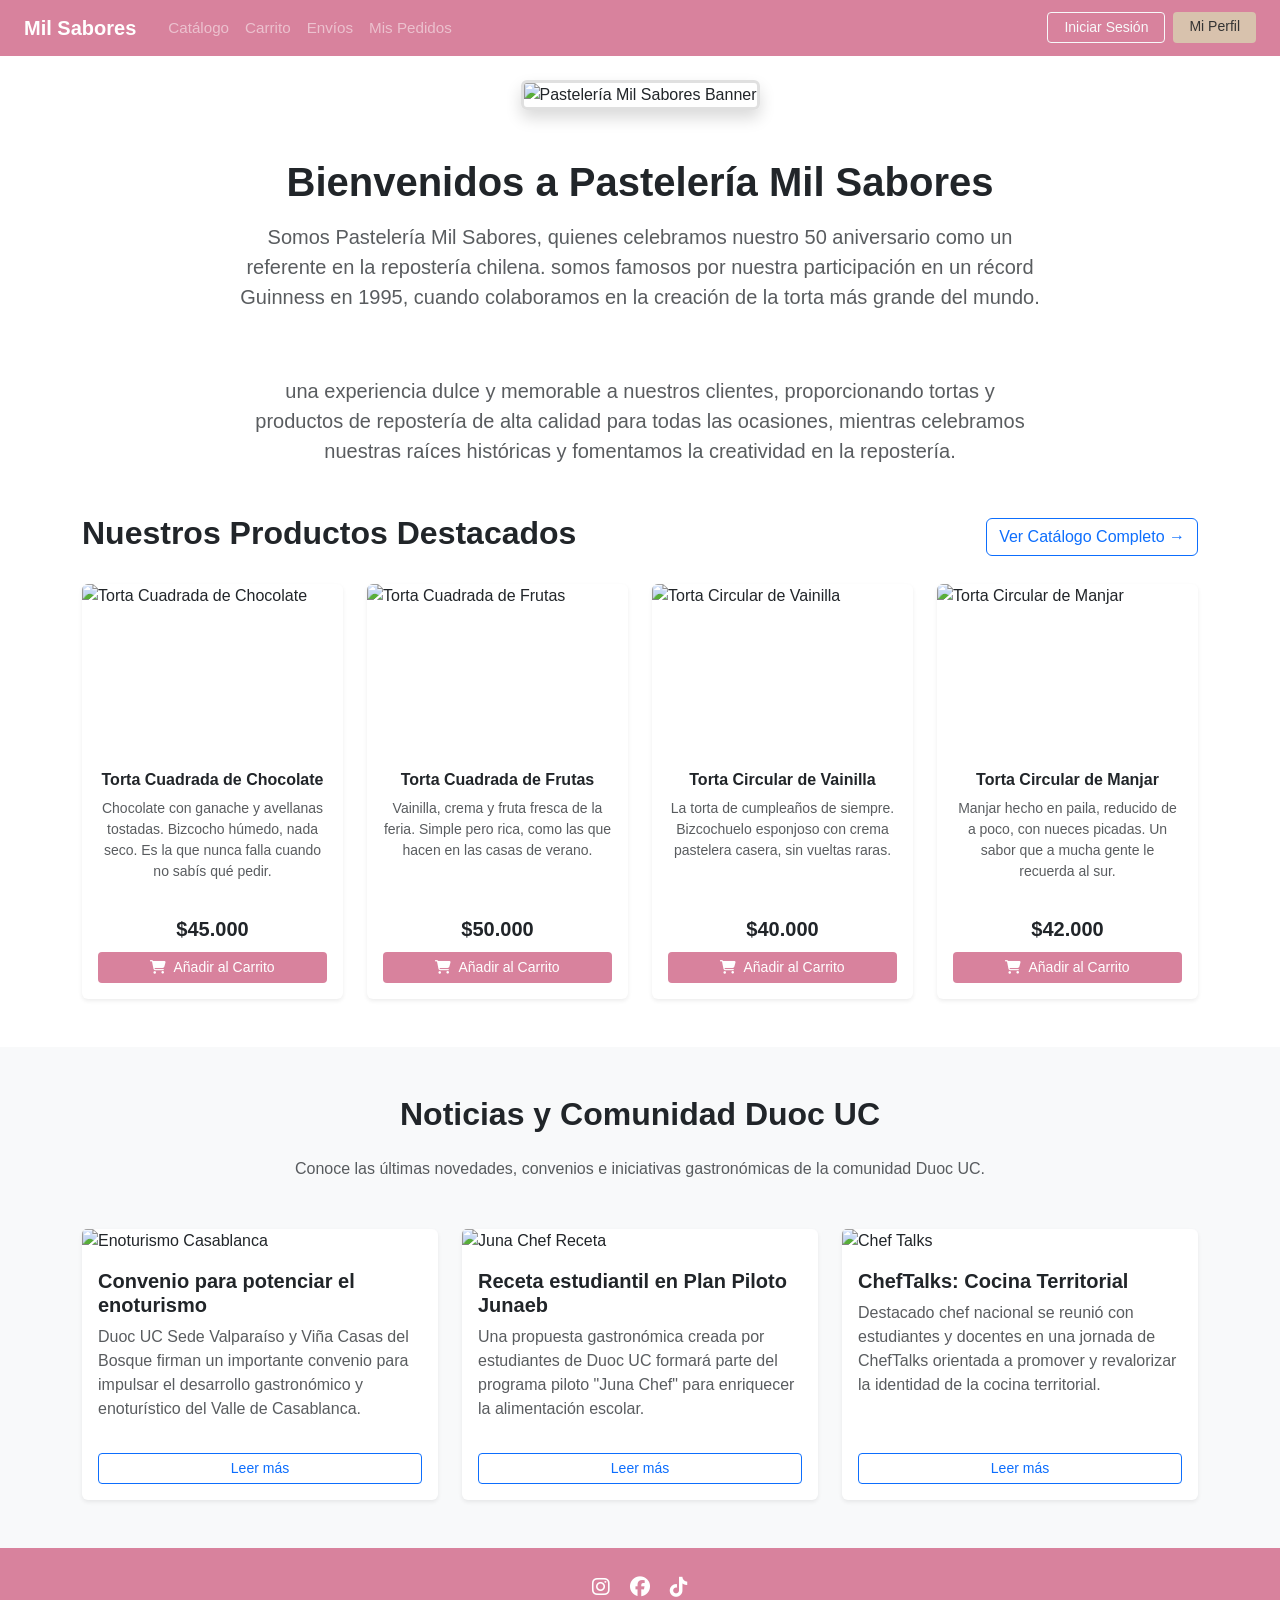
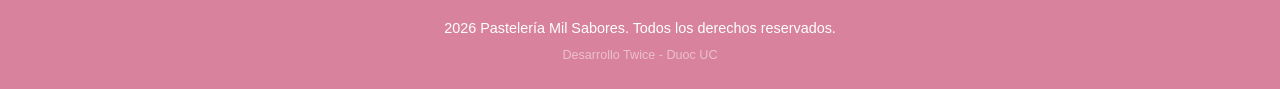
==== inicio/Index.html @ 08f88d2d "inicio principal más su vinculacion con los otros html" ====
<!DOCTYPE html>
<html lang="es">
<head>
    <meta charset="UTF-8">
    <meta name="viewport" content="width=device-width, initial-scale=1.0">
    <title>¡Pasteleria Mil Sabores!</title>
    <link href="https://cdn.jsdelivr.net/npm/bootstrap@5.3.8/dist/css/bootstrap.min.css" rel="stylesheet">
    <link rel="stylesheet" href="https://cdnjs.cloudflare.com/ajax/libs/font-awesome/6.5.1/css/all.min.css">
    <link rel="stylesheet" href="style.css">
</head>
<body>

    <header>
        <nav class="navbar navbar-expand-lg custom-navbar sticky-top">
            <div class="container-fluid px-4">
                <a class="navbar-brand text-white fw-bold me-4" href="index.html">Mil Sabores</a>
                <button class="navbar-toggler text-white border-white" type="button" data-bs-toggle="collapse" data-bs-target="#navbarNav">
                    <span class="navbar-toggler-icon"></span>
                </button>
                <div class="collapse navbar-collapse" id="navbarNav">
                    <ul class="navbar-nav me-auto mb-2 mb-lg-0">
                        <li class="nav-item">
                            <a class="nav-link text-white-50" href="producto.html">Catálogo</a>
                        </li>
                        <li class="nav-item">
                            <a class="nav-link text-white-50" href="carrito.html">Carrito</a>
                        </li>
                        <li class="nav-item">
                            <a class="nav-link text-white-50" href="gestion.html">Envíos</a>
                        </li>
                        <li class="nav-item">
                            <a class="nav-link text-white-50" href="procesamiento.html">Mis Pedidos</a>
                        </li>
                    </ul>
                    <div class="d-flex gap-2">
                        <a href="login.html" class="btn btn-outline-light btn-sm px-3">Iniciar Sesión</a>
                        <a href="perfil.html" class="btn btn-custom-profile btn-sm px-3">Mi Perfil</a>
                    </div>
                </div>
            </div>
        </nav>
    </header>

    <main>
        <section id="banner" class="container my-4">
            <div class="row">
                <div class="col-12">
                    <div class="banner-container text-center">
                        <img src="https://media.scoolinary.app/blog/images/2020/07/tipos-de-cremas-en-pasteler%C3%ADa.jpg" class="img-fluid rounded shadow" alt="Pastelería Mil Sabores Banner">
                    </div>
                </div>
            </div>
        </section>

        <section id="descripcion" class="container my-5 text-center">
            <h1 class="fw-bold mb-3">Bienvenidos a Pastelería Mil Sabores</h1>
            <p class="lead text-muted mx-auto" style="max-width: 800px;">
                Somos Pastelería Mil Sabores, quienes celebramos nuestro 50 aniversario como un referente en la repostería chilena.
                somos famosos por nuestra participación en un récord Guinness en 1995, cuando colaboramos en la creación de la
                torta más grande del mundo.
            </p>
            <br><br>
            <p class="lead text-muted mx-auto" style="max-width: 800px;">
                una experiencia dulce y memorable a nuestros clientes, proporcionando tortas y productos
                de repostería de alta calidad para todas las ocasiones, mientras celebramos nuestras raíces
                históricas y fomentamos la creatividad en la repostería.
            </p>
        </section>

        <section id="productos" class="container my-5">
            <div class="d-flex justify-content-between align-items-center mb-4">
                <h2 class="fw-bold">Nuestros Productos Destacados</h2>
                <a href="productos.html" class="btn btn-outline-primary">Ver Catálogo Completo &rarr;</a>
            </div>

            <div id="contenedorDestacados" class="row g-4"></div>
        </section>

        <section id="comunidad" class="bg-light py-5">
            <div class="container">
                <h2 class="fw-bold text-center mb-4">Noticias y Comunidad Duoc UC</h2>
                <p class="text-center text-muted mb-5">Conoce las últimas novedades, convenios e iniciativas gastronómicas de la comunidad Duoc UC.</p>
                
                <div class="row g-4">
                    <div class="col-md-4">
                        <div class="card h-100 border-0 shadow-sm d-flex flex-column">
                            <img src="https://www.duoc.cl/wp-content/uploads/2026/01/IMG_1657-1-450x250.jpg" class="card-img-top" alt="Enoturismo Casablanca">
                            <div class="card-body d-flex flex-column">
                                <h5 class="card-title fw-bold">Convenio para potenciar el enoturismo</h5>
                                <p class="card-text text-muted flex-grow-1">Duoc UC Sede Valparaíso y Viña Casas del Bosque firman un importante convenio para impulsar el desarrollo gastronómico y enoturístico del Valle de Casablanca.</p>
                                <a href="https://www.duoc.cl/?noticia_post_type=duoc-uc-sede-valparaiso-y-vina-casas-del-bosque-firman-convenio-para-potenciar-el-enoturismo-del-valle-de-casablanca" target="_blank" class="btn btn-sm btn-outline-primary mt-3">Leer más</a>
                            </div>
                        </div>
                    </div>

                    <div class="col-md-4">
                        <div class="card h-100 border-0 shadow-sm d-flex flex-column">
                            <img src="https://www.duoc.cl/wp-content/uploads/2025/12/100-450x250.jpg" class="card-img-top" alt="Juna Chef Receta">
                            <div class="card-body d-flex flex-column">
                                <h5 class="card-title fw-bold">Receta estudiantil en Plan Piloto Junaeb</h5>
                                <p class="card-text text-muted flex-grow-1">Una propuesta gastronómica creada por estudiantes de Duoc UC formará parte del programa piloto "Juna Chef" para enriquecer la alimentación escolar.</p>
                                <a href="https://www.duoc.cl/?noticia_post_type=juna-chef-receta-de-estudiantes-duoc-uc-sera-parte-del-plan-piloto-de-junaeb-para-alimentacion-escolar" target="_blank" class="btn btn-sm btn-outline-primary mt-3">Leer más</a>
                            </div>
                        </div>
                    </div>

                    <div class="col-md-4">
                        <div class="card h-100 border-0 shadow-sm d-flex flex-column">
                            <img src="https://www.duoc.cl/wp-content/uploads/2025/09/chef-talks-agosto-2025_-450x250.jpg" class="card-img-top" alt="Chef Talks">
                            <div class="card-body d-flex flex-column">
                                <h5 class="card-title fw-bold">ChefTalks: Cocina Territorial</h5>
                                <p class="card-text text-muted flex-grow-1">Destacado chef nacional se reunió con estudiantes y docentes en una jornada de ChefTalks orientada a promover y revalorizar la identidad de la cocina territorial.</p>
                                <a href="https://www.duoc.cl/?noticia_post_type=cheftalks-reunio-a-destacado-chef-nacional-con-estudiantes-y-docentes-para-promover-el-desarrollo-de-la-cocina-territorial" target="_blank" class="btn btn-sm btn-outline-primary mt-3">Leer más</a>
                            </div>
                        </div>
                    </div>
                </div>
            </div>
        </section>
    </main>

    <footer class="custom-footer text-white py-4 mt-auto">
        <div class="container text-center">
            <div class="mb-3">
                <a href="#" class="text-white me-3 fs-5"><i class="fab fa-instagram"></i></a>
                <a href="#" class="text-white me-3 fs-5"><i class="fab fa-facebook"></i></a>
                <a href="#" class="text-white fs-5"><i class="fab fa-tiktok"></i></a>
            </div>
            <p class="mb-1">2026 Pastelería Mil Sabores. Todos los derechos reservados.</p>
            <small class="text-white-50">Desarrollo Twice - Duoc UC</small>
        </div>
    </footer>

    <script src="https://cdn.jsdelivr.net/npm/bootstrap@5.3.8/dist/js/bootstrap.bundle.min.js"></script>
    <script src="function.js"></script>
</body>
</html>
---- inicio/style.css ----
:root {
    --purple-bg: #D8829D;
    --btn-profile-bg: #d8c2ad;
}

body {
    font-family: 'Segoe UI', Tahoma, Geneva, Verdana, sans-serif;
    display: flex;
    flex-direction: column;
    min-height: 100vh;
}

.contenedorbtn {
    display: flex;
    justify-content: flex-end;
}

.contenedorData {
    display: flex;
    flex-direction: row;
    justify-content: space-between;
    max-width: 200px;
}

.custom-navbar {
    background-color: var(--purple-bg);
}

.custom-navbar .nav-link {
    font-size: 0.95rem;
    transition: color 0.2s;
}

.custom-navbar .nav-link:hover {
    color: #ffffff !important;
}

.btn-custom-profile {
    background-color: var(--btn-profile-bg);
    color: #333;
    border: none;
    font-weight: 500;
}

.btn-custom-profile:hover {
    background-color: #c9b19b;
    color: #000;
}

.banner-container img {
    width: 100%;
    max-height: 380px;
    object-fit: cover;
    border: 3px solid #e0e0e0;
}

.contenedor-card {
    display: flex;
    flex-wrap: wrap;
    gap: 20px;
    justify-content: center;
}

.card-producto {
    border: 1px solid #e0e0e0;
    border-radius: 8px;
    padding: 15px;
    width: 250px;
    box-shadow: 0 4px 6px rgba(0,0,0,0.05);
    text-align: center;
    background-color: #fff;
}

.card-producto h1 {
    font-size: 1.25rem;
    margin-bottom: 10px;
    font-weight: bold;
}

.imagenn {
    width: 100%;
    height: 160px;
    object-fit: cover;
    border-radius: 6px;
    margin-bottom: 10px;
}

.contenedor-btn {
    margin-top: 10px;
}

.custom-footer {
    background-color: var(--purple-bg);
    font-size: 0.9rem;
}
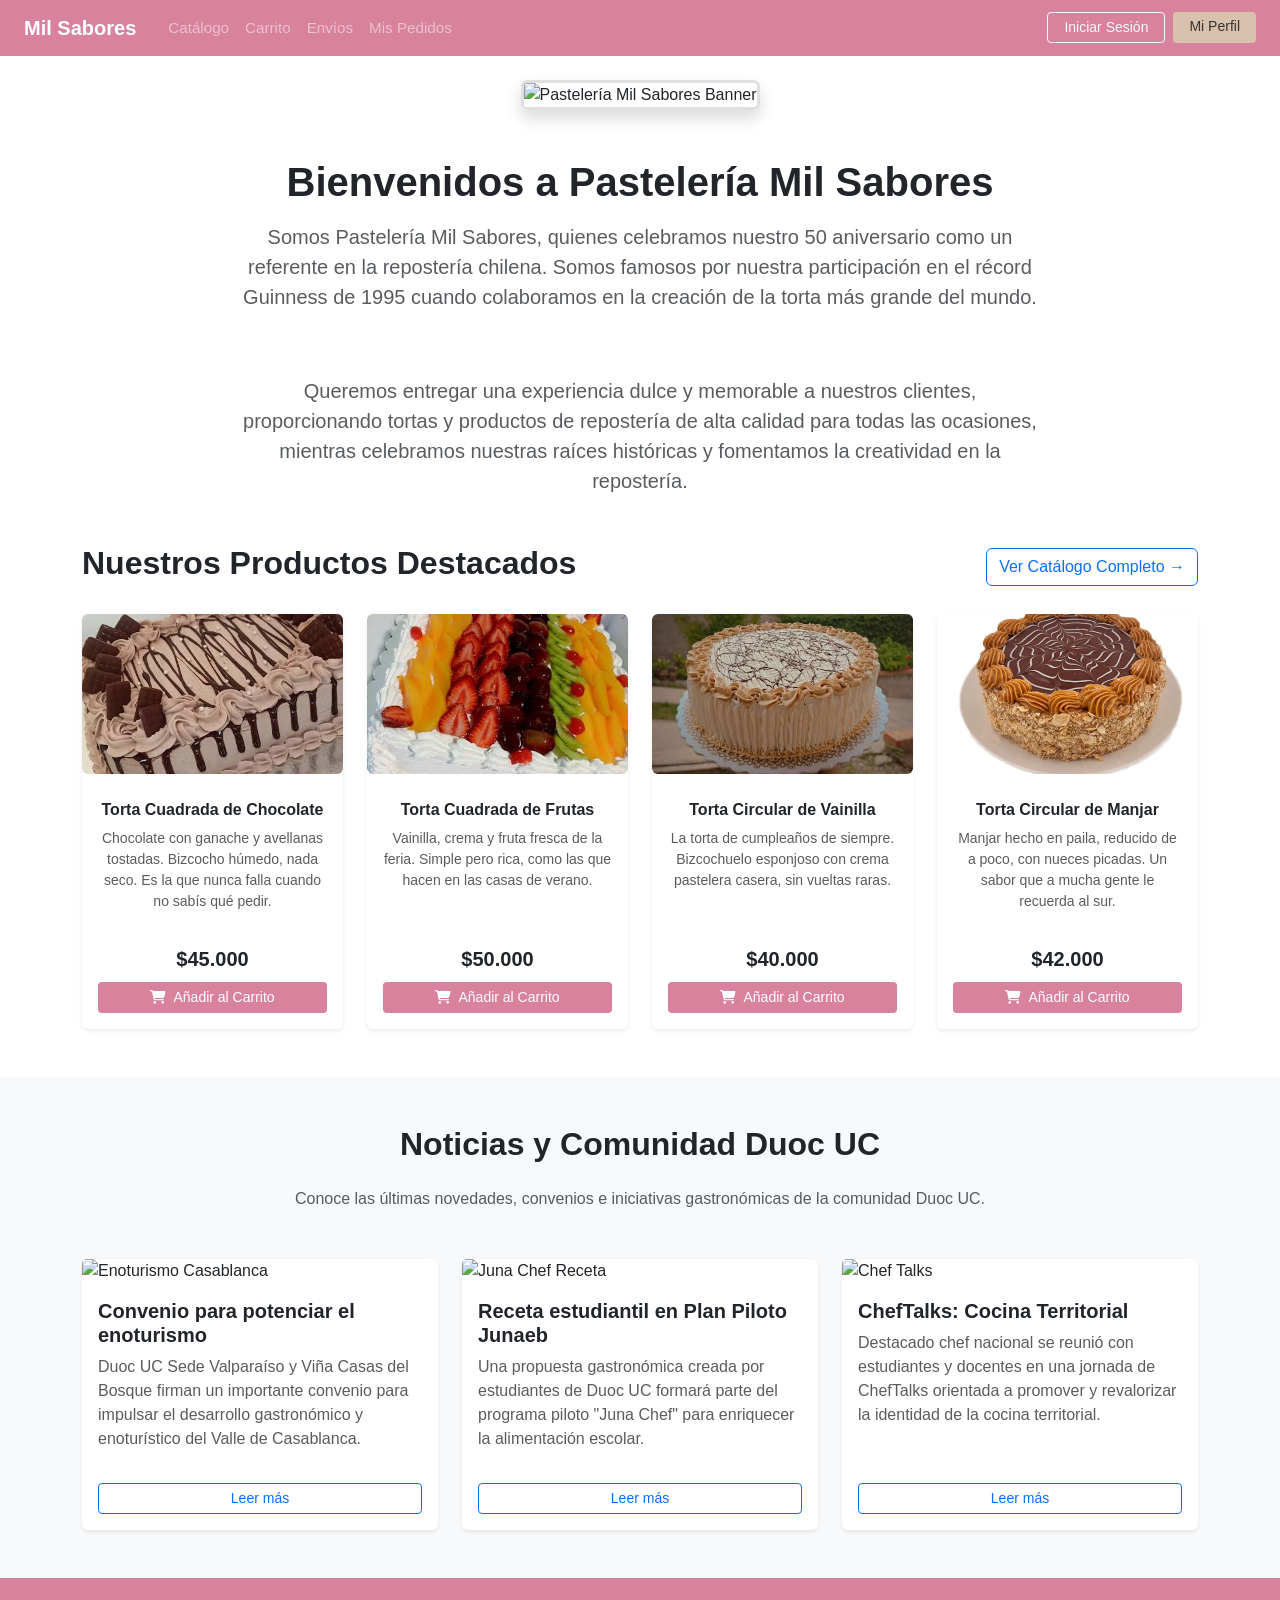
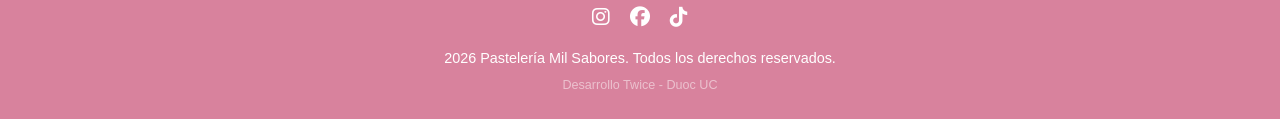
==== commit 694c31ce: "arreglo ortografía y error en imagenes" ====
--- a/inicio/Index.html
+++ b/inicio/Index.html
@@ -20,21 +20,21 @@
                 <div class="collapse navbar-collapse" id="navbarNav">
                     <ul class="navbar-nav me-auto mb-2 mb-lg-0">
                         <li class="nav-item">
-                            <a class="nav-link text-white-50" href="producto.html">Catálogo</a>
+                            <a class="nav-link text-white-50" href="../visualizacion_catalogo/productos.html">Catálogo</a>
                         </li>
                         <li class="nav-item">
-                            <a class="nav-link text-white-50" href="carrito.html">Carrito</a>
+                            <a class="nav-link text-white-50" href="../funcionalidad_carrito/carrito.html">Carrito</a>
                         </li>
                         <li class="nav-item">
-                            <a class="nav-link text-white-50" href="gestion.html">Envíos</a>
+                            <a class="nav-link text-white-50" href="../gestion_envios/gestion.html">Envíos</a>
                         </li>
                         <li class="nav-item">
-                            <a class="nav-link text-white-50" href="procesamiento.html">Mis Pedidos</a>
+                            <a class="nav-link text-white-50" href="../pro_seg_pedidos/procesamiento.html">Mis Pedidos</a>
                         </li>
                     </ul>
                     <div class="d-flex gap-2">
-                        <a href="login.html" class="btn btn-outline-light btn-sm px-3">Iniciar Sesión</a>
-                        <a href="perfil.html" class="btn btn-custom-profile btn-sm px-3">Mi Perfil</a>
+                        <a href="../Registro_autenticacion_usuario/login.html" class="btn btn-outline-light btn-sm px-3">Iniciar Sesión</a>
+                        <a href="../Registro_autenticacion_usuario/perfil.html" class="btn btn-custom-profile btn-sm px-3">Mi Perfil</a>
                     </div>
                 </div>
             </div>
@@ -56,12 +56,12 @@
             <h1 class="fw-bold mb-3">Bienvenidos a Pastelería Mil Sabores</h1>
             <p class="lead text-muted mx-auto" style="max-width: 800px;">
                 Somos Pastelería Mil Sabores, quienes celebramos nuestro 50 aniversario como un referente en la repostería chilena.
-                somos famosos por nuestra participación en un récord Guinness en 1995, cuando colaboramos en la creación de la
+                Somos famosos por nuestra participación en el récord Guinness de 1995 cuando colaboramos en la creación de la
                 torta más grande del mundo.
             </p>
             <br><br>
             <p class="lead text-muted mx-auto" style="max-width: 800px;">
-                una experiencia dulce y memorable a nuestros clientes, proporcionando tortas y productos
+                Queremos entregar una experiencia dulce y memorable a nuestros clientes, proporcionando tortas y productos
                 de repostería de alta calidad para todas las ocasiones, mientras celebramos nuestras raíces
                 históricas y fomentamos la creatividad en la repostería.
             </p>
@@ -70,7 +70,7 @@
         <section id="productos" class="container my-5">
             <div class="d-flex justify-content-between align-items-center mb-4">
                 <h2 class="fw-bold">Nuestros Productos Destacados</h2>
-                <a href="productos.html" class="btn btn-outline-primary">Ver Catálogo Completo &rarr;</a>
+                <a href="../visualizacion_catalogo/productos.html" class="btn btn-outline-primary">Ver Catálogo Completo &rarr;</a>
             </div>
 
             <div id="contenedorDestacados" class="row g-4"></div>
@@ -122,9 +122,9 @@
     <footer class="custom-footer text-white py-4 mt-auto">
         <div class="container text-center">
             <div class="mb-3">
-                <a href="#" class="text-white me-3 fs-5"><i class="fab fa-instagram"></i></a>
-                <a href="#" class="text-white me-3 fs-5"><i class="fab fa-facebook"></i></a>
-                <a href="#" class="text-white fs-5"><i class="fab fa-tiktok"></i></a>
+                <a href="instagram.com" class="text-white me-3 fs-5"><i class="fab fa-instagram"></i></a>
+                <a href="facebook.com" class="text-white me-3 fs-5"><i class="fab fa-facebook"></i></a>
+                <a href="tiktok.com" class="text-white fs-5"><i class="fab fa-tiktok"></i></a>
             </div>
             <p class="mb-1">2026 Pastelería Mil Sabores. Todos los derechos reservados.</p>
             <small class="text-white-50">Desarrollo Twice - Duoc UC</small>
